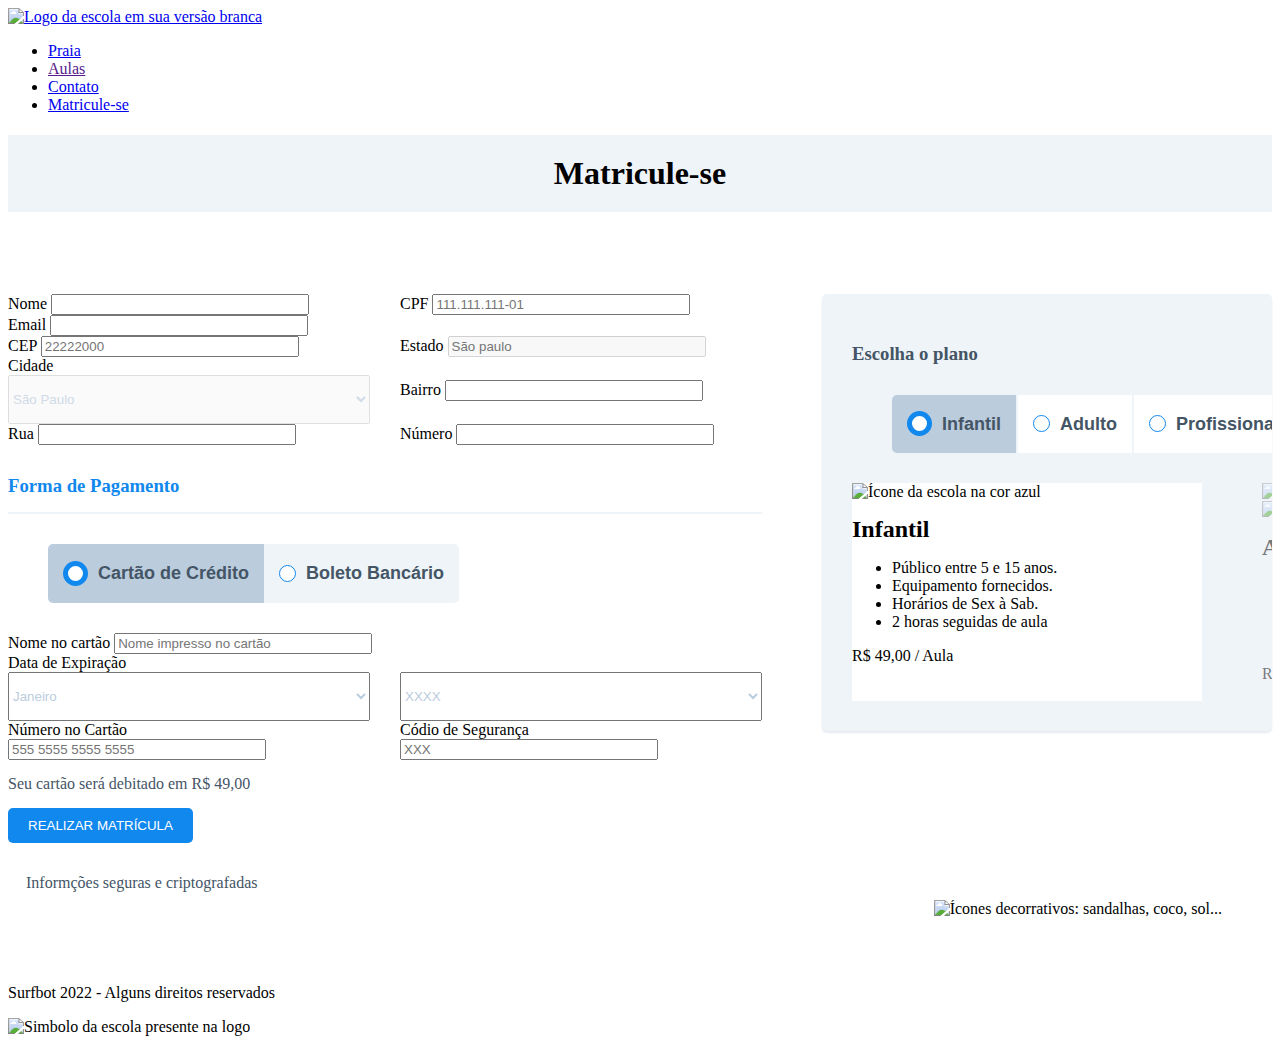
==== matricula.html @ c37b8108 "Merge pull request #2 from souzzs/pagina-matricula" ====
<!DOCTYPE html>
<html lang="en">
<head>
    <meta charset="UTF-8">
    <meta http-equiv="X-UA-Compatible" content="IE=edge">
    <meta name="viewport" content="width=device-width, initial-scale=1.0">
    <meta name="description" content="Faça sua matricula em planos totalmente acessíveis e tenha aulas práticas e teóricas em uma das melhores praias do Rio de Janeiro">
    <title>Matricula | Surfbot</title>
    <link rel="icon" href="./images/surfbot-icon-branco.svg">
    <link rel="stylesheet" href="./css/global.css">
    <link rel="stylesheet" href="./css/matricula.css">
</head>
<body>
    <header>
        <div class="container">
            <a href="./index.html">
                <img src="./images/surfbot-logo.svg" alt="Logo da escola em sua versão branca">
            </a>
            <nav>
                <ul class="menu-lista fn-corpo-texto-media-n">
                    <li> <a href="./index.html">Praia</a> </li>
                    <li> <a href="">Aulas</a> </li>
                    <li> <a href="./index.html">Contato</a> </li>
                    <li> <a href="./matricula.html">Matricule-se</a> </li>
                </ul>
            </nav>
        </div>
    </header>
    <main>
        <section class="matricula">
            <h1 class="h1-titulo">Matricule-se</h1>
            <div class="container">
                <div class="matricula-direita">
                    <form action="" class="fn-corpo-texto-media form-pessoal">
                        <div>
                            <div>
                                <label for="nome">Nome</label>
                                <input type="text" id="nome">
                            </div>
                            <div>
                                <label for="cpf">CPF</label>
                                <input type="text" id="cpf" placeholder="111.111.111-01">
                            </div>
                        </div>
                        <div class="input-linha">
                            <label for="email">Email</label>
                            <input type="text" id="email">
                        </div>
                        <div>
                            <div>
                                <label for="cep">CEP</label>
                                <input type="text" data-input="cep" placeholder="22222000">
                            </div>
                            <div>
                                <label for="estado">Estado</label>
                                <input type="text" data-input="estado" disabled placeholder="São paulo">
                            </div>
                        </div>
                        <div>
                            <div>
                                <label for="cidade">Cidade</label>
                                <select id="cidade" data-input="cidades" disabled required>
                                    <option value="" disabled selected>São Paulo</option>
                                </select>
                            </div>
                            <div>
                                <label for="bairro">Bairro</label>
                                <input type="text" id="bairro">
                            </div>
                        </div>
                        <div>
                            <div>
                                <label for="rua">Rua</label>
                                <input type="text" id="rua">
                            </div>
                            <div>
                                <label for="numero">Número</label>
                                <input type="number" id="numero">
                            </div>
                        </div>
                    </form>
                    <div class="pagamento">
                        <h3 class="fn-corpo-texto-media-n">Forma de Pagamento</h3>
                        <ul class="opcs">
                            <li class="marcado-pagamento">
                                <label for="cartao">Cartão de Crédito</label>
                                <input type="radio" id="cartao" data-pagamento="input" name="igual" checked>
                                <div class="marcado"></div>
                            </li>
                            <li>
                                <label for="boleto">Boleto Bancário</label>
                                <input type="radio" id="boleto" data-pagamento="input" name="igual">
                                <div class="marcado"></div>
                            </li>
                        </ul>
                    </div>
                    <div class="cartao">
                        <form action="" class="fn-corpo-texto-media form-cartao">
                            <div class="input-linha">
                                <label for="nome-cartao">Nome no cartão</label>
                                <input type="text" id="nome-cartao" placeholder="Nome impresso no cartão">
                            </div>
                            <div>
                                <div>
                                    <label for="mes">Data de Expiração</label>
                                    <div class="expiracao-flex">
                                        <div>
                                            <select id="mes" required>
                                                <option value="" disabled selected>Janeiro</option>
                                                <option value="Janeiro">Janeiro</option>
                                                <option value="fevereiro">Fevereiro</option>
                                            </select>
                                        </div>
                                        <div>
                                            <select id="ano" required>
                                                <option value="" disabled selected>XXXX</option>
                                                <option value="2022">2022</option>
                                                <option value="2023">2023</option>
                                            </select>
                                        </div>
                                    </div>
                                </div>
                            </div>
                            <div>
                                <div>
                                    <label for="numero-cartao">Número no Cartão</label>
                                    <input type="text" id="numero-cartao" placeholder="555 5555 5555 5555">
                                </div>
                                <div>
                                    <label for="codigo-seguranca">Códio de Segurança</label>
                                    <input type="number" id="codigo-seguranca" placeholder="XXX">
                                </div>
                            </div>
                            <div class="confirmar">
                                <span class="fn-corpo-texto-media">Seu cartão será debitado em R$ 49,00</span>
                                <button type="submit" class="fn-corpo-texto-media-n btn-confirmar">Realizar Matrícula</button>
                                <p class="fn-corpo-texto-pequena">Informções seguras e criptografadas</p>
                            </div>
                        </form>
                    </div>
                    <div class="boleto">
                        <a href="" class="fn-corpo-texto-media-n btn-confirmar">Baixar Boleto</a>
                        <span class="fn-corpo-texto-media">Boletos demoram até 3 dias úteis para confirmar o
                            pagamento</span>
                    </div>
                </div>
                <div class="matricula-esquerda">
                    <h3 class="fn-corpo-texto-grande-n">Escolha o plano</h3>
                    <ul class="opcs">
                        <li class="marcado-aula">
                            <label for="infantil">Infantil</label>
                            <input type="radio" id="infantil" name="igual-aula" data-aula="input" checked>
                            <div class="marcado"></div>
                        </li>
                        <li>
                            <label for="adulto">Adulto</label>
                            <input type="radio" id="adulto" name="igual-aula" data-aula="input">
                            <div class="marcado"></div>
                        </li>
                        <li>
                            <label for="profissional">Profissional</label>
                            <input type="radio" id="profissional" name="igual-aula" data-aula="input">
                            <div class="marcado"></div>
                        </li>
                    </ul>
                    <div class="aulas-lista">
                        <div class="aula  marcado-aula" data-aula>
                            <div class="decoracao">
                                <img src="./images/surfbot-icon-azul.svg" alt="Ícone da escola na cor azul">
                            </div>
                            <h2 class="fn-corpo-texto-grande-n">Infantil</h2>
                            <ul class="fn-corpo-texto-media">
                                <li>Público entre 5 e 15 anos.</li>
                                <li>Equipamento fornecidos.</li>
                                <li>Horários de Sex à Sab.</li>
                                <li>2 horas seguidas de aula</li>
                            </ul>
                            <span class="fn-corpo-texto-media-n">R$ 49,00 / Aula</span>
                        </div>
                        <div class="aula" data-aula>
                            <div class="decoracao">
                                <img src="./images/surfbot-icon-azul.svg" alt="Ícone da escola na cor azul">
                                <img src="./images/surfbot-icon-azul.svg" alt="Ícone da escola na cor azul">
                            </div>
                            <h2 class="fn-corpo-texto-media-n">Adulto</h2>
                            <ul class="fn-corpo-texto-media">
                                <li>Público entre 15 e 50 anos.</li>
                                <li>Equipamento fornecidos.</li>
                                <li>Horários de Sex à Sab.</li>
                                <li>3 horas seguidas de aula</li>
                            </ul>
                            <span class="fn-corpo-texto-media-n">R$ 69,00 / Aula</span>
                        </div>
                        <div class="aula" data-aula>
                            <div class="decoracao">
                                <img src="./images/surfbot-icon-azul.svg" alt="Ícone da escola na cor azul">
                                <img src="./images/surfbot-icon-azul.svg" alt="Ícone da escola na cor azul">
                                <img src="./images/surfbot-icon-azul.svg" alt="Ícone da escola na cor azul">
                            </div>
                            <h2 class="fn-corpo-texto-media-n">Profissional</h2>
                            <ul class="fn-corpo-texto-media">
                                <li>3 anos de experiência.</li>
                                <li>Equipamento pessoal.</li>
                                <li>Horários de Sex à Sab.</li>
                                <li>4 horas seguidas de aula</li>
                            </ul>
                            <span class="fn-corpo-texto-media-n">R$ 99,00 / Aula</span>
                        </div>
                    </div>
                </div>
            </div>
            <div class="decoracao">
                <img src="./images/bg-icones.svg" alt="Ícones decorrativos: sandalhas, coco, sol...">
            </div>
        </section>
    </main>
    <footer class="fn-corpo-texto-media-n">
        <div class="container">
            <p>Surfbot <span>2022</span> - Alguns direitos reservados</p>
            <img src="./images/surfbot-icon-branco.svg" alt="Simbolo da escola presente na logo">
        </div>
    </footer>
</body>
</html>
---- css/matricula.css ----
/*Exceções*/
.matricula .h1-titulo{
    text-align: center;
    padding: 20px 0;
    background-color: #EFF4F9;
}
.matricula .container{
    padding-top: 60px;
    padding-bottom: 60px;
    display: grid;
    gap: 60px;
    grid-template-columns: 1fr 450px;
    position: relative;
    z-index: 999;
}

.matricula{
    position: relative;
}

/*Adaptação do formulário*/
input{
    min-width: 250px;
}
select{
    width: 100%;
    height: 49px;
    min-width: 150px;
}
select[disabled]{
    color: #BBCCDD;
}
select:required:invalid {
    color: #BBCCDD;
}
select option{
    color: #17222D;
}
select option[value=""][disabled] {
    display: none;
}

/*Radio personalizado*/
.opcs{
    font: 700 1.125rem/1.6 'Nunito', sans-serif;
}
.opcs li{
    flex-direction: row-reverse;
    align-items: center;
    gap: 10px;
    padding: 5px 15px;
    color: #445566;
    position: relative;

}
.opcs li:first-child{
    border-top-left-radius: 5px;
    border-bottom-left-radius: 5px;
}
.opcs li:last-child{
    border-top-right-radius: 5px;
    border-bottom-right-radius: 5px;
}
.opcs label{
    cursor: pointer;
    padding: 10px 0;
    margin: 0;
}
.opcs input{
    opacity: 0;
    position: absolute;
    left: 15px;
    cursor: pointer;
}
.opcs li input:checked ~ .marcado{
    border: 5px solid #1188EE;
}
.opcs .marcado{
    width: 15px;
    height: 15px;
    border-radius: 50%;
    background-color: #fff;
    border: 1px solid #1188EE;
    cursor: pointer;
}
.radio-marcado{
    background-color: #BBCCDD !important;
}
.opcs, .opcs li{
    display: flex;
}

/*Pagamento*/
.pagamento{
    margin-bottom: 30px;
}
.pagamento h3{
    margin: 30px 0;
    color: #1188EE;
    padding-bottom: 15px;
    border-bottom: 2px solid #EFF4F9;
}
.pagamento .opcs li{
    background-color: #EFF4F9;
}
.marcado-pagamento{
    background-color: #BBCCDD !important;
}
.cartao .form-r2{
    padding-bottom: 15px;
    border-bottom: 2px solid #EFF4F9;
}
.cartao .confirmar{
    margin-top: 15px;
}
.confirmar{
    display: block !important;
}
.confirmar p{
    color: #445566;
    display: flex;
    gap: 6px;
    align-items: center;
}
.confirmar p::before{
    width: 12px;
    height: 15px;
    content: '';
    display: inline-block;
    background-image: url('../images/cadeado.svg');
}
.boleto a{
    width: fit-content;
    display: block;
    margin-bottom: 7.5px;
}
.btn-confirmar{
    text-transform: uppercase;
    color: #fff;
    padding: 10px 20px;
    background-color: #1188EE;
    border: none;
    border-radius: 5px;
    cursor: pointer;
    margin-bottom: 15px;
}
.confirmar span, .boleto span{
    display: block;
    color: #445566;
    margin-bottom: 15px;
}
.boleto{
    display: none;
}

/*Alinhamento form pessoal*/
.form-pessoal > div {
    display: flex;
    gap: 15px 30px;
    align-items: center;
    justify-content: space-between;
}
.form-pessoal > div > div {
    flex: 1;
}
.form-pessoal .input-linha{
    display: block;
}

/*Alinhamento form cartao*/
.form-cartao > div, .expiracao-flex{
    display: flex;
    gap: 15px 30px;
    align-items: center;
    justify-content: space-between;
}
.form-cartao > div > div, .expiracao-flex > div {
    flex: 1;
}
.form-cartao .input-linha{
    display: block;
}

/*Aulas lista*/
.matricula-esquerda{
    height: fit-content;
    background-color: #EFF4F9;
    box-shadow: 0px 2px 2px rgba(187, 204, 221, 0.4);
    border-radius: 5px;
    padding: 30px;
    overflow-x: hidden;
}
.matricula-esquerda h3{
    color: #445566;
    margin-bottom: 30px;
}
.matricula-esquerda .opcs li{
    background-color: #fff;
}
.matricula-esquerda .aula{
    opacity: .5;
}
.matricula-esquerda .marcado-aula{
    opacity: 1 !important;
}
.marcado-aula{
    background-color: #BBCCDD !important;
}
.matricula-esquerda .opcs li:nth-child(2){
    border-left: 2px solid #EFF4F9;
    border-right: 2px solid #EFF4F9;
}
.matricula-esquerda .opcs{
    margin-bottom: 30px;
}
.matricula-esquerda .aulas-lista{
    width: 1170px;
    display: flex;
    gap: 60px;
    transition: .3s;
}
.matricula-esquerda .aulas-lista .marcado-aula{
    opacity: 1;
    background-color: #fff !important;
}
.matricula-esquerda .aula{
    width: 350px;
}
.matricula-esquerda .aula h2{
    margin: 15px 0;
}
.matricula-esquerda .aula span{
    margin-top: 20px;
}
.matricula-deco{
    position: absolute;
    bottom: 50px;
    right: 50px;
}

/*Background decoração*/
.matricula > .decoracao{
    position: absolute;
    bottom: 50px;
    right: 50px;
}
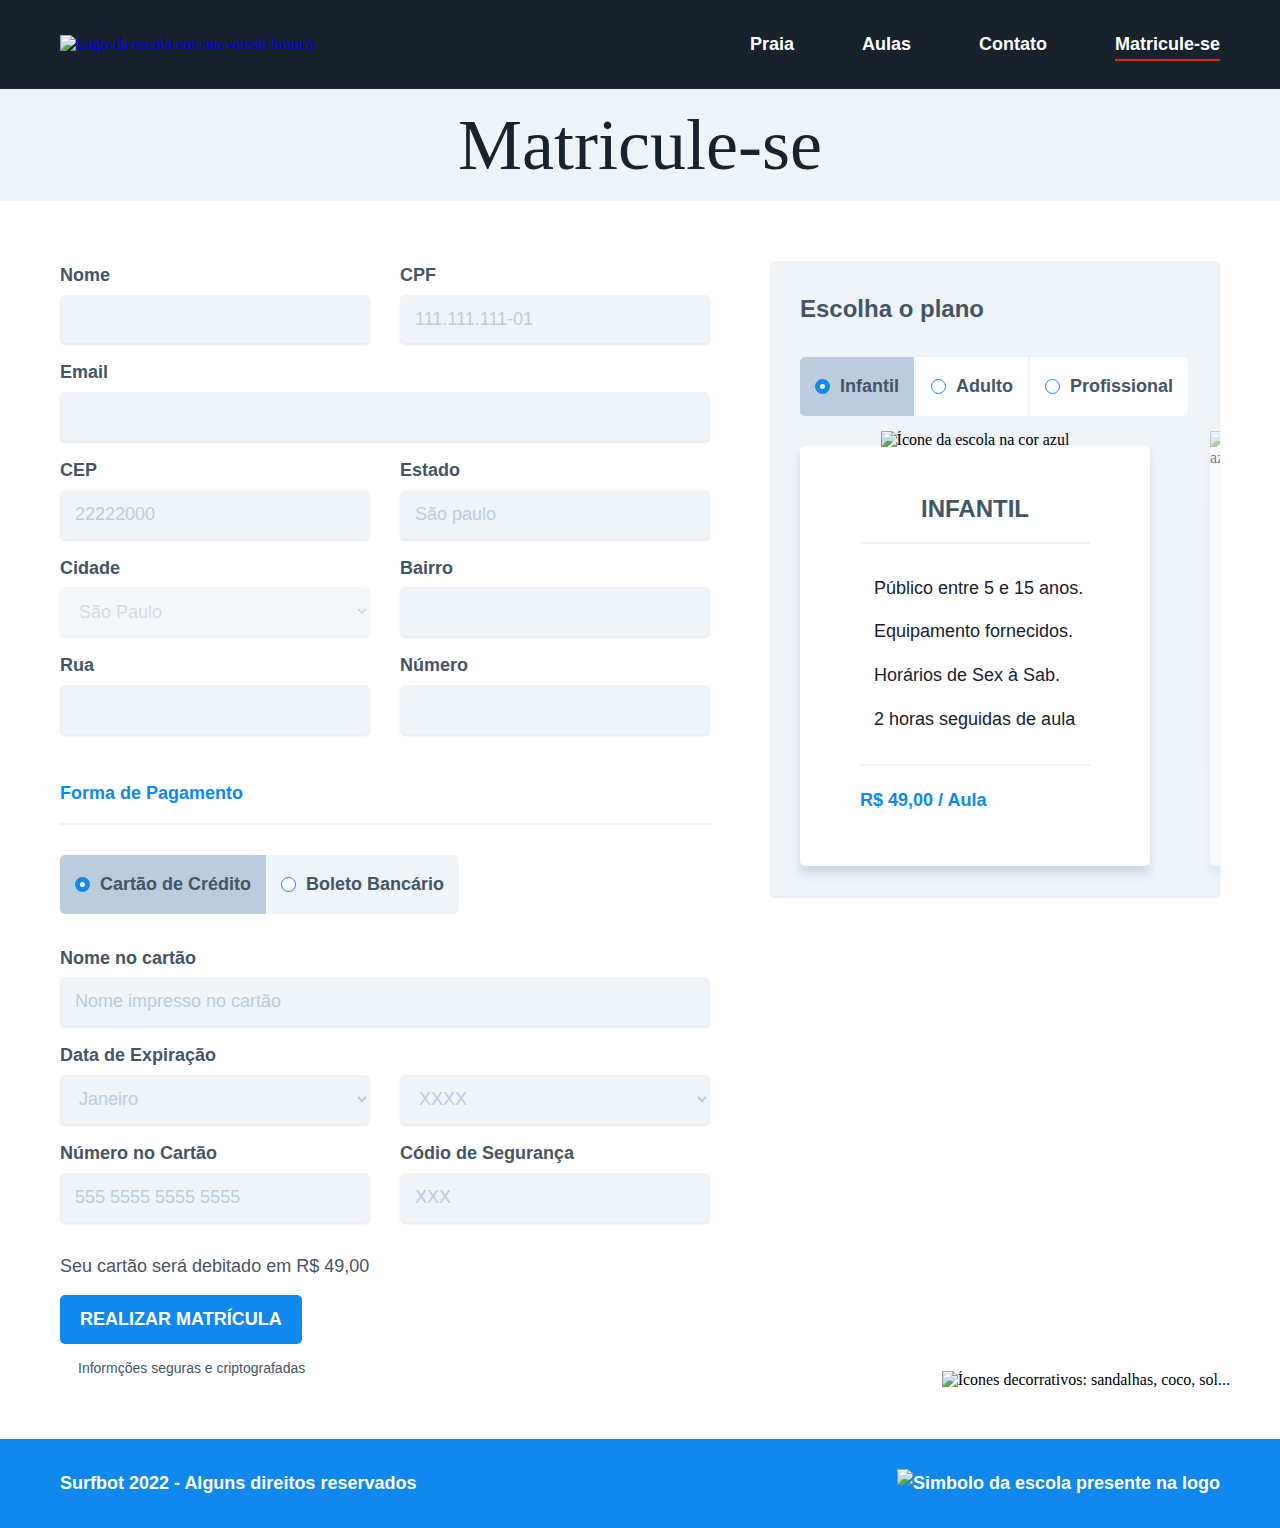
==== commit e8193c5f: "Responsividade - página home e matrícula" ====
--- a/matricula.html
+++ b/matricula.html
@@ -17,6 +17,7 @@
                 <img src="./images/surfbot-logo.svg" alt="Logo da escola em sua versão branca">
             </a>
             <nav>
+                <button class="btn-menu" data-menu="menu-btn">Menu</button>
                 <ul class="menu-lista fn-corpo-texto-media-n">
                     <li> <a href="./index.html">Praia</a> </li>
                     <li> <a href="">Aulas</a> </li>
--- a/css/global.css
+++ b/css/global.css
@@ -0,0 +1,267 @@
+/* Reset geral */
+*{
+    padding: 0;
+    margin: 0;
+    box-sizing: border-box;
+}
+html{
+    font-size: 16px;
+}
+body, main{
+    overflow-x: hidden;
+}
+img{
+    max-width: 100%;
+    display: block;
+}
+ul{
+    list-style: none;
+}
+a{
+    text-decoration: none;
+}
+
+/*Fontes*/
+@import url('https://fonts.googleapis.com/css2?family=Alice&family=Nunito:wght@400;500;600;700&display=swap');
+.fn-corpo-texto-pequena{
+    font: 400 .875rem/1.4 'Nunito', sans-serif;
+}
+.fn-corpo-texto-pequena-n{
+    font: 700 .875rem/1.4 'Nunito', sans-serif;
+}
+.fn-corpo-texto-media{
+    font: 400 1.125rem/1.6 'Nunito', sans-serif;
+}
+.fn-corpo-texto-media-n{
+    font: 700 1.125rem/1.6 'Nunito', sans-serif;
+}
+.fn-corpo-texto-grande{
+    font: 400 1.5rem/1.5 'Nunito', sans-serif;
+}
+.fn-corpo-texto-grande-n{
+    font: 700 1.5rem/1.5 'Nunito', sans-serif;
+}
+
+/*Container*/
+.container{
+    max-width: 1200px;
+    padding-left: 20px;
+    padding-right: 20px;
+    margin: 0 auto;
+}
+
+/*Classes e estilos geral*/
+.h1-titulo{
+    font:  400 4.5rem/1 'Alice', 'sans serif';
+    color: #17222D !important;
+}
+.btn-esqueleto{
+    padding: 10px 15px;
+    border: none;
+    border-radius: 5px;
+    text-transform: uppercase;
+    color: #fff;
+    background-color: #445566;
+    display: flex;
+    align-items: center;
+    justify-content: space-between;
+    cursor: pointer;
+}
+.btn-esqueleto::after{
+    width: 12px;
+    height: 12px;
+    content: '';
+    display: inline-block;
+    background-image: url('../images/seta-branca.svg');
+    background-repeat: no-repeat;
+    background-size: cover;
+}
+.btn-menu{
+    font: 700 .875rem/1.4 'Nunito', sans-serif;
+    text-transform: uppercase;
+    color: #fff;
+    background-color: #09111a;
+    border: none;
+    border-radius: 5px;
+    padding: 10px;
+    display: none;
+    gap: 6px;
+    align-items: center;
+    cursor: pointer;
+    position: relative;
+    z-index: 600;
+}
+.btn-menu::after{
+    width: 12px;
+    height: 2px;
+    background-color: #fff;
+    box-shadow: 0 4px #fff, 0 -4px #fff;
+    content: '';
+    display: inline-block;
+    transition: .3s;
+}
+/*Formulário*/
+label{
+    display: block;
+    margin-bottom: 5px;
+    color: #445566 ;
+    font-weight: 700 !important;
+}
+input::-webkit-input-placeholder{
+    color: #BBCCDD;
+}
+input, select, label, textarea{
+    font: inherit;
+}
+input, textarea, select{
+    margin-bottom: 15px;
+    width: 100%;
+    color: #17222D;
+    background: #EFF4F9;
+    box-shadow: 0px 2px 2px rgba(187, 204, 221, 0.4);
+    padding: 10px 15px;
+    border-radius: 5px;
+    border: none;
+    outline: none;
+}
+
+/*Header*/
+header{
+    background-color: #17222D;
+}
+header .container{
+    display: flex;
+    justify-content: space-between;
+    align-items: center;
+    padding-top: 20px;
+    padding-bottom: 20px;
+}
+.menu-lista > li{
+    display: flex;
+    align-items: center;
+}
+.menu-lista > li + li::before{
+    width: 8px;
+    height: 8px;
+    content: '';
+    display: inline-block;
+    margin: 0 30px;
+    background-image: url('../images/elipse-branca.svg');
+}
+.menu-lista > li a{
+    display: block;
+    padding: 10px 0;
+    color: #fff;
+    position: relative;
+}
+.menu-lista > li:last-child a::after{
+    width: 100%;
+    height: 2px;
+    content: '';
+    display: block;
+    position: absolute;
+    background-color: #EE2211;
+}
+.header .container, .menu-lista{
+    display: flex;
+    align-items: center;
+    justify-content: space-between;
+}
+
+/*Aulas*/
+.aula{
+    padding: 30px 60px;
+    border-radius: 5px;
+    box-shadow: 0px 5px 5px rgba(187, 204, 221, 0.4), 0px 10px 10px rgba(187, 204, 221, 0.4);
+    background-color: #fff;
+    position: relative;
+}
+.aula .decoracao{
+    width: fit-content;
+    display: flex;
+    gap: 10px;
+    position: absolute;
+    top: -15px;
+    left: 0;
+    right: 0;
+    margin: 0 auto;
+}
+.aula h2{
+    text-transform: uppercase;
+    color: #445566;
+    text-align: center;
+}
+.aula ul{
+    padding: 30px 0;
+    border-top: 2px solid #EFF4F9;
+    border-bottom: 2px solid #EFF4F9;
+}
+.aula ul li + li{
+    margin-top: 15px;
+}
+.aula ul li{
+    display: flex;
+    gap: 6px;
+    align-items: center;
+    color: #17222D !important;
+}
+.aula ul li::before{
+    width: 8px;
+    height: 8px;
+    content: '';
+    display: inline-block;
+    background-image: url('../images/elipse-vermelha.svg');
+}
+.aula span{
+    display: block;
+    color: #1188EE;
+}
+
+/*Footer*/
+footer{
+    background-color: #1188EE;
+}
+footer .container{
+    color: #fff;
+    padding-top: 30px;
+    padding-bottom: 30px;
+    display: flex;
+    align-items: center;
+    justify-content: space-between;
+}
+footer p{
+    text-align: center;
+}
+
+/*Responsividade*/
+@media(max-width:1200px){
+    .h1-titulo{
+        font-size: 4rem;
+    }
+    .menu-lista > li + li::before{
+        margin: 0 15px;
+    }
+}
+@media(max-width:600px){
+    .h1-titulo{
+        font-size: 3rem;
+    }
+    .menu-lista li::before, .menu-lista li:last-child a::after{
+        display: none !important;
+    }
+    .menu-lista{
+        display: none;
+    }
+    .btn-menu{
+        display: flex;
+    }
+    footer .container{
+        flex-direction: column-reverse;
+        gap: 30px;
+    }
+    .introducao form button::after,
+    .btn-esqueleto::after{
+        width: 16px;
+        height: 16px;
+    }
+}--- a/css/matricula.css
+++ b/css/matricula.css
@@ -25,7 +25,7 @@
 select{
     width: 100%;
     height: 49px;
-    min-width: 150px;
+    min-width: 200px;
 }
 select[disabled]{
     color: #BBCCDD;
@@ -156,6 +156,7 @@
 /*Alinhamento form pessoal*/
 .form-pessoal > div {
     display: flex;
+    flex-wrap: wrap;
     gap: 15px 30px;
     align-items: center;
     justify-content: space-between;
@@ -170,6 +171,7 @@
 /*Alinhamento form cartao*/
 .form-cartao > div, .expiracao-flex{
     display: flex;
+    flex-wrap: wrap;
     gap: 15px 30px;
     align-items: center;
     justify-content: space-between;
@@ -243,4 +245,45 @@
     position: absolute;
     bottom: 50px;
     right: 50px;
+}
+
+/*Responsividade*/
+@media(max-width: 1200px){
+    .matricula .container{
+        display: flex;
+        flex-direction: column-reverse;
+    }
+}
+@media(max-width: 600px){
+    .opcs{
+        display: block;
+    }
+    .opcs > li{
+        width: 100%;
+        justify-content: center;
+    }
+    .opcs > li:first-child{
+        border-radius: 0;
+        border-top-left-radius: 5px;
+        border-top-right-radius: 5px;
+    }
+    .matricula-esquerda .opcs li:nth-child(2){
+        border: none;
+    }
+    .opcs > li:last-child{
+        border-radius: 0;
+        border-bottom-left-radius: 5px;
+        border-bottom-right-radius: 5px;
+    }
+    .matricula-esquerda{
+        padding: 15px;
+    }
+    .matricula-esquerda .aulas-lista{
+        width: 1100px;
+        gap: 40px;
+    }
+    .matricula-esquerda .aula{
+        width: 300px;
+        padding: 30px;
+    }
 }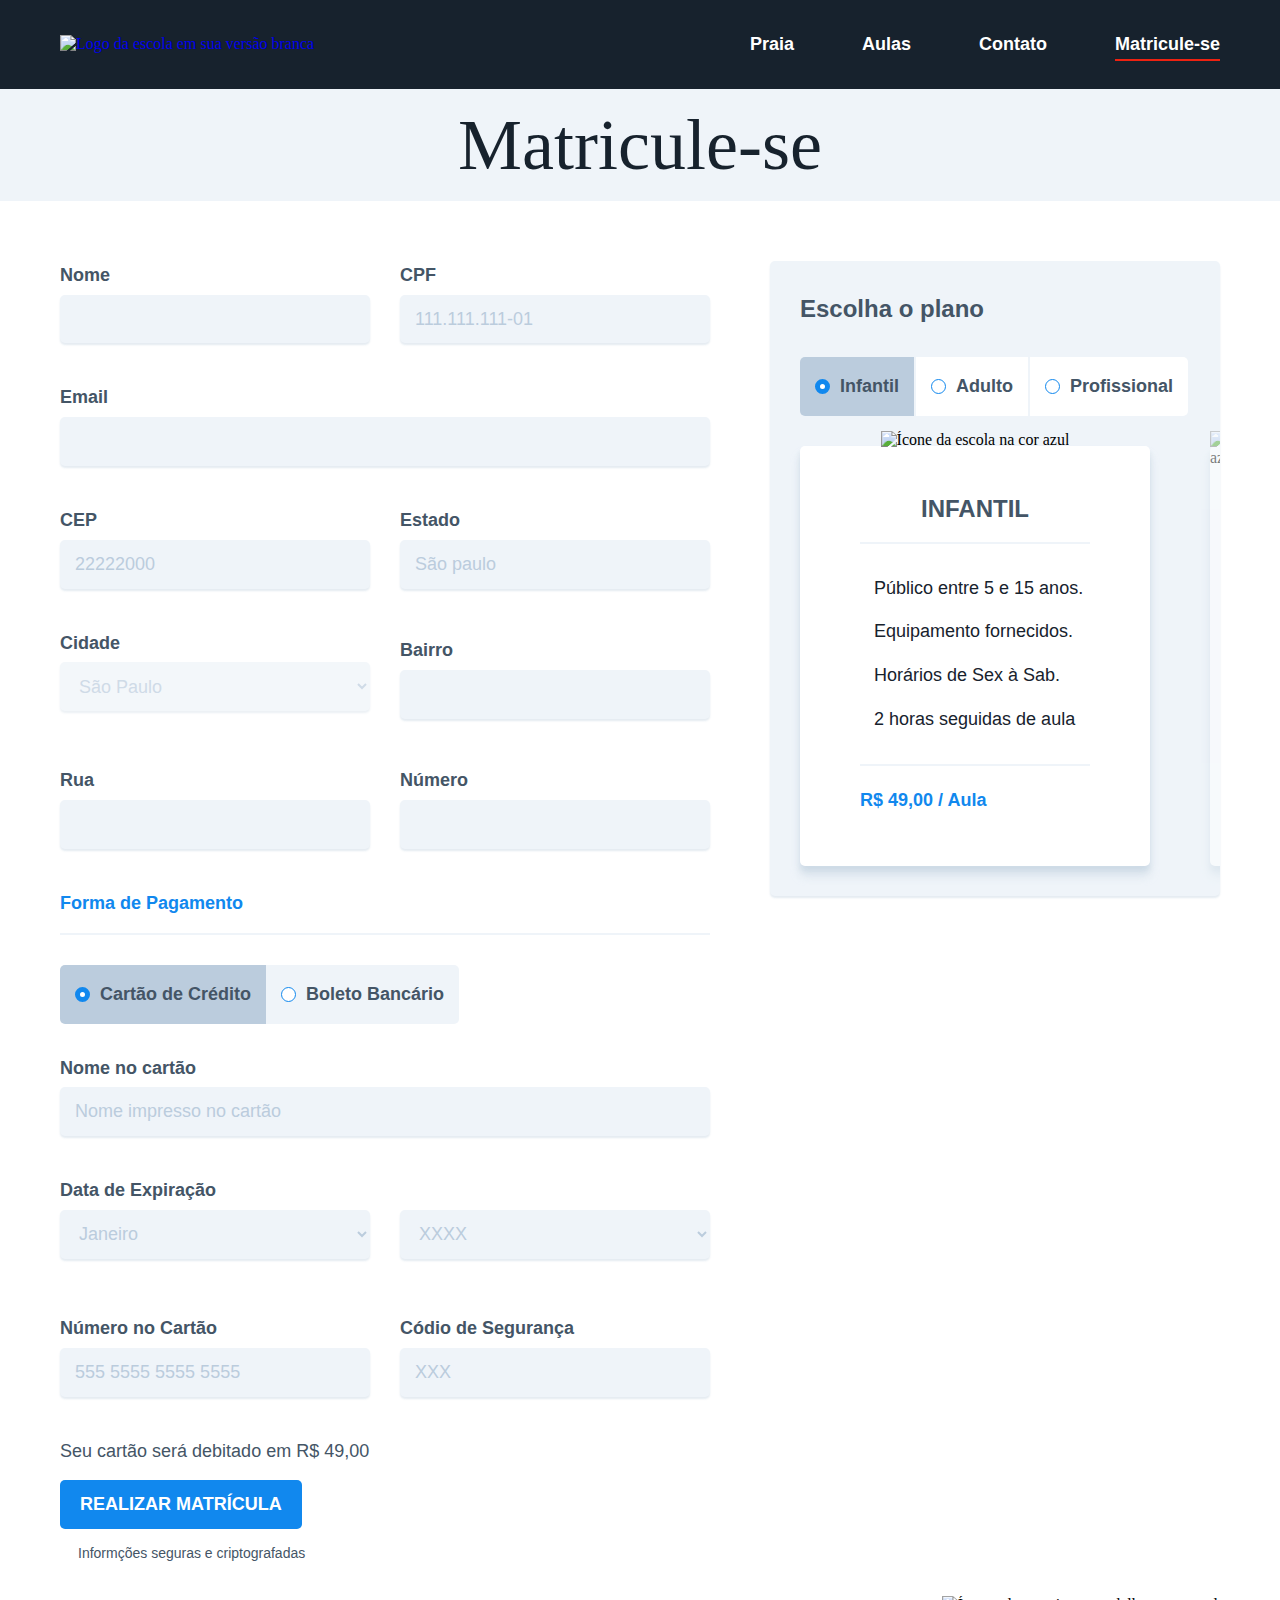
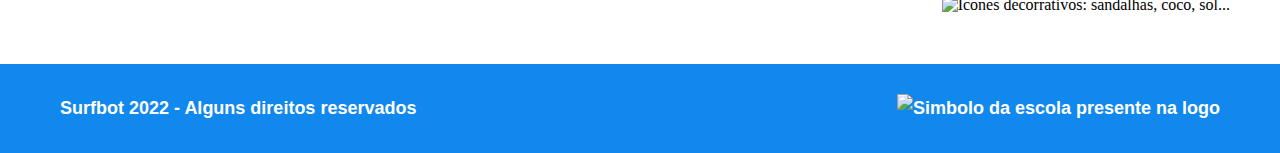
==== commit e513640a: "Validação de alguns tipo de dados no formulário" ====
--- a/matricula.html
+++ b/matricula.html
@@ -18,9 +18,16 @@
             </a>
             <nav>
                 <button class="btn-menu" data-menu="menu-btn">Menu</button>
-                <ul class="menu-lista fn-corpo-texto-media-n">
+                <ul class="menu-lista fn-corpo-texto-media-n" data-menu="menu-lista">
                     <li> <a href="./index.html">Praia</a> </li>
-                    <li> <a href="">Aulas</a> </li>
+                    <li data-drop-down>
+                        <a href="">Aulas</a>
+                        <ul class="menu-drop-down">
+                            <li><a href="#infantil">Infantil</a></li>
+                            <li><a href="#adulto">Adulto</a></li>
+                            <li><a href="#profissional">Profissional</a></li>
+                        </ul>
+                    </li>
                     <li> <a href="./index.html">Contato</a> </li>
                     <li> <a href="./matricula.html">Matricule-se</a> </li>
                 </ul>
@@ -40,17 +47,20 @@
                             </div>
                             <div>
                                 <label for="cpf">CPF</label>
-                                <input type="text" id="cpf" placeholder="111.111.111-01">
+                                <input type="text" id="cpf" data-validar="cpf" placeholder="111.111.111-01">
+                                <p class="error-formulario-esqueleto"></p>
                             </div>
                         </div>
                         <div class="input-linha">
                             <label for="email">Email</label>
-                            <input type="text" id="email">
+                            <input type="text" data-validar="email" id="email">
+                            <p class="error-formulario-esqueleto"></p>
                         </div>
                         <div>
                             <div>
                                 <label for="cep">CEP</label>
-                                <input type="text" data-input="cep" placeholder="22222000">
+                                <input type="text" data-validar="cpe" placeholder="22222000">
+                                <p class="error-formulario-esqueleto"></p>
                             </div>
                             <div>
                                 <label for="estado">Estado</label>
@@ -85,17 +95,17 @@
                         <ul class="opcs">
                             <li class="marcado-pagamento">
                                 <label for="cartao">Cartão de Crédito</label>
-                                <input type="radio" id="cartao" data-pagamento="input" name="igual" checked>
+                                <input type="radio" id="cartao" data-pagamento="opc" name="igual" checked>
                                 <div class="marcado"></div>
                             </li>
                             <li>
                                 <label for="boleto">Boleto Bancário</label>
-                                <input type="radio" id="boleto" data-pagamento="input" name="igual">
+                                <input type="radio" id="boleto" data-pagamento="opc" name="igual">
                                 <div class="marcado"></div>
                             </li>
                         </ul>
                     </div>
-                    <div class="cartao">
+                    <div class="cartao" data-pagamento>
                         <form action="" class="fn-corpo-texto-media form-cartao">
                             <div class="input-linha">
                                 <label for="nome-cartao">Nome no cartão</label>
@@ -139,7 +149,7 @@
                             </div>
                         </form>
                     </div>
-                    <div class="boleto">
+                    <div class="boleto js-inativo" data-pagamento>
                         <a href="" class="fn-corpo-texto-media-n btn-confirmar">Baixar Boleto</a>
                         <span class="fn-corpo-texto-media">Boletos demoram até 3 dias úteis para confirmar o
                             pagamento</span>
@@ -150,17 +160,17 @@
                     <ul class="opcs">
                         <li class="marcado-aula">
                             <label for="infantil">Infantil</label>
-                            <input type="radio" id="infantil" name="igual-aula" data-aula="input" checked>
+                            <input type="radio" id="infantil" name="igual-aula" data-aula="opc" checked>
                             <div class="marcado"></div>
                         </li>
                         <li>
                             <label for="adulto">Adulto</label>
-                            <input type="radio" id="adulto" name="igual-aula" data-aula="input">
+                            <input type="radio" id="adulto" name="igual-aula" data-aula="opc">
                             <div class="marcado"></div>
                         </li>
                         <li>
                             <label for="profissional">Profissional</label>
-                            <input type="radio" id="profissional" name="igual-aula" data-aula="input">
+                            <input type="radio" id="profissional" name="igual-aula" data-aula="opc">
                             <div class="marcado"></div>
                         </li>
                     </ul>
@@ -221,5 +231,6 @@
             <img src="./images/surfbot-icon-branco.svg" alt="Simbolo da escola presente na logo">
         </div>
     </footer>
+    <script type="module" src="./js/matricula.js"></script>
 </body>
 </html>--- a/css/global.css
+++ b/css/global.css
@@ -19,6 +19,17 @@
 }
 a{
     text-decoration: none;
+}
+
+/*Iten de css usado no js*/
+.js-inativo{
+    display: none;
+}
+.js-ativo{
+    display: block !important;
+}
+.js-ativo-flex{
+    display: flex !important; 
 }
 
 /*Fontes*/
@@ -100,6 +111,45 @@
     display: inline-block;
     transition: .3s;
 }
+/*Menu drop down*/
+[data-drop-down]{
+    position: relative;
+}
+[data-drop-down]:hover .menu-drop-down, [data-drop-down].js-ativo-flex .menu-drop-down{
+    display: block;
+}
+.menu-drop-down{
+    display: none;
+    position: absolute;
+    z-index: 500;
+    top: 50px;
+    left: 0;
+    background-color: #1188EE;
+    border: 3px solid #09111a;
+    padding: 0 15px;
+}
+.menu-drop-down li a{
+    transition: .3s;
+}
+.menu-drop-down li:hover a{
+    color: #09111a;
+}
+.menu-drop-down::before{
+    width: 0;
+    height: 0;
+    content: '';
+    display: block;
+    border-bottom: 12px solid #09111a;
+    border-left: 12px solid transparent;
+    border-right: 12px solid transparent;
+    position: absolute;
+    top: -12px;
+    right: 40px;
+}
+.menu-drop-down > li a{
+    padding: 10px;
+}
+
 /*Formulário*/
 label{
     display: block;
@@ -246,14 +296,33 @@
     .h1-titulo{
         font-size: 3rem;
     }
-    .menu-lista li::before, .menu-lista li:last-child a::after{
-        display: none !important;
-    }
     .menu-lista{
         display: none;
-    }
-    .btn-menu{
+        position: absolute;
+        z-index: 950;
+        right: 0;
+        background-color: #17222D;
+        box-shadow: 2px 2px 2px 0 #09111a;
+        padding: 15px 30px;
+    }
+    .menu-lista li{
+        justify-content: end;
+        text-align: end;
+    }
+    .btn-menu, .menu-lista li{
         display: flex;
+    }
+    .menu-lista li::before{
+        display: none !important;
+    }
+    [data-drop-down]{
+        display: block !important;
+    }
+    .menu-drop-down{
+        position: static;
+    }
+    .menu-drop-down::before{
+        display: none;
     }
     footer .container{
         flex-direction: column-reverse;
--- a/css/matricula.css
+++ b/css/matricula.css
@@ -11,16 +11,27 @@
     gap: 60px;
     grid-template-columns: 1fr 450px;
     position: relative;
-    z-index: 999;
+    z-index: 888;
 }
 
 .matricula{
     position: relative;
+}
+
+/*Erro formulário*/
+.error-formulario-esqueleto{
+    font-size: .875rem;
+    font-family: 'Nunito';
+    font-weight: 600;
+    color: #EE2211;
+    position: absolute;
+    margin-top: 5px;
 }
 
 /*Adaptação do formulário*/
 input{
     min-width: 250px;
+    margin-bottom: 0;
 }
 select{
     width: 100%;
@@ -149,9 +160,6 @@
     color: #445566;
     margin-bottom: 15px;
 }
-.boleto{
-    display: none;
-}
 
 /*Alinhamento form pessoal*/
 .form-pessoal > div {
@@ -160,6 +168,8 @@
     gap: 15px 30px;
     align-items: center;
     justify-content: space-between;
+    position: relative;
+    margin-bottom: 40px;
 }
 .form-pessoal > div > div {
     flex: 1;
@@ -175,6 +185,11 @@
     gap: 15px 30px;
     align-items: center;
     justify-content: space-between;
+    position: relative;
+    margin-bottom: 40px;
+}
+.expiracao-flex{
+    margin-bottom: 0;
 }
 .form-cartao > div > div, .expiracao-flex > div {
     flex: 1;
